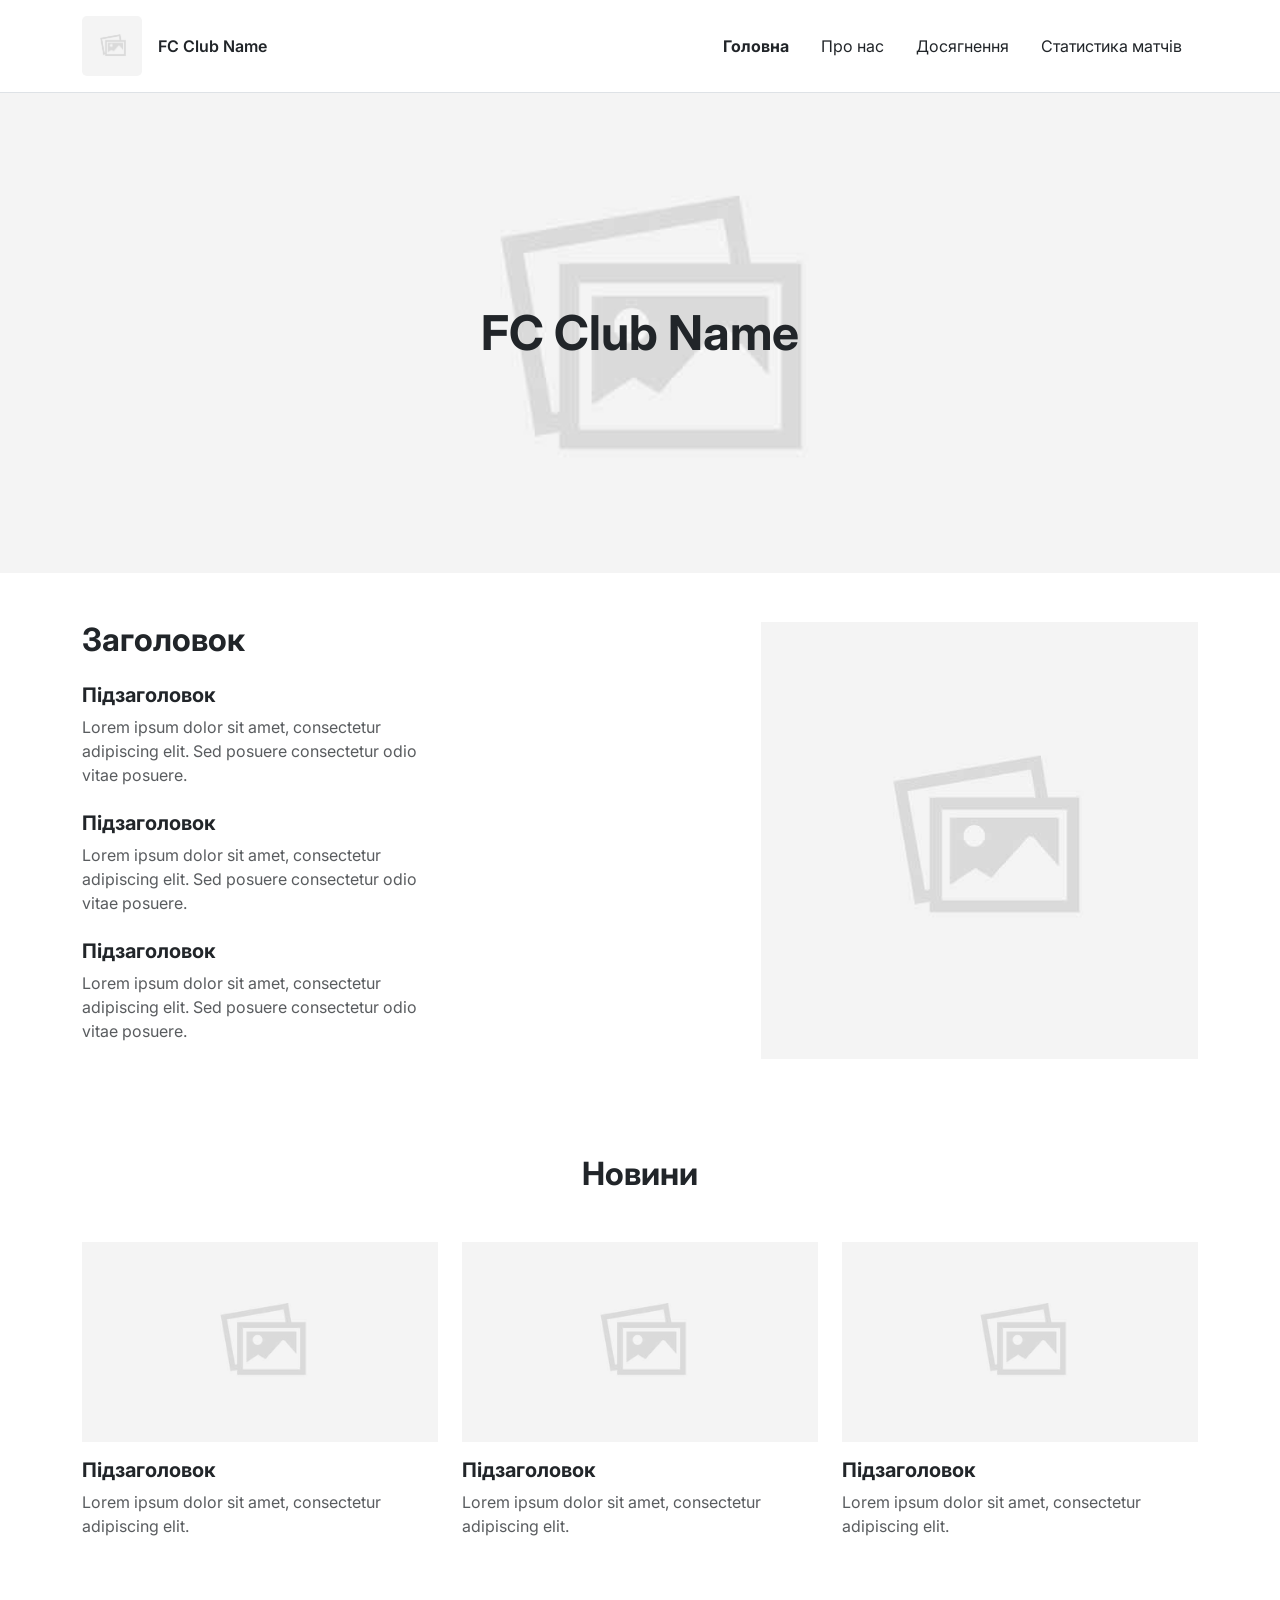
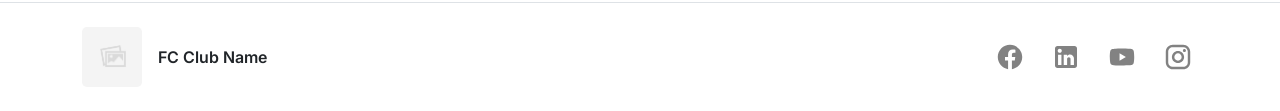
==== index.html @ 08656f6f "Initial commit" ====
<!DOCTYPE html>
<html lang="uk">

<head>
    <meta charset="UTF-8">
    <meta name="viewport" content="width=device-width, initial-scale=1.0">
    <meta name="description"
        content="Офіційний сайт футбольного клубу FC Club Name. Головна сторінка з останніми новинами.">
    <title>Головна | FC Club Name</title>

    <link rel="icon" type="image/png" href="./img/favicon.png">

    <link href="https://cdn.jsdelivr.net/npm/bootstrap@5.3.0/dist/css/bootstrap.min.css" rel="stylesheet">

    <link href="https://fonts.googleapis.com/css2?family=Inter:ital,opsz,wght@0,14..32,100..900&display=swap"
        rel="stylesheet">

    <link rel="stylesheet" href="style.css">
</head>

<body>

    <header class="border-bottom py-3">
        <div class="container d-flex flex-wrap justify-content-between align-items-center">
            <a href="index.html" class="d-flex align-items-center text-dark text-decoration-none">
                <img src="./img/placeholder.jpg" alt="logo" class="logo-sm me-2">
                <span class="logo-title">FC Club Name</span>
            </a>

            <ul class="nav nav-pills">
                <li class="nav-item"><a href="index.html" class="nav-link text-dark fw-bold">Головна</a></li>
                <li class="nav-item"><a href="about.html" class="nav-link text-dark">Про нас</a></li>
                <li class="nav-item"><a href="#" class="nav-link text-dark">Досягнення</a></li>
                <li class="nav-item"><a href="stats.html" class="nav-link text-dark">Статистика матчів</a></li>
            </ul>
        </div>
    </header>

    <main>
        <h1 class="visually-hidden">Головна сторінка футбольного клубу FC Club Name</h1>

        <section class="bg-light text-center">
            <h2 class="visually-hidden">Головний банер клубу</h2>

            <div class="hero-img mx-auto">
                <img src="./img/placeholder.jpg" alt="hero">
                <span class="hero-title">FC Club Name</span>
            </div>
        </section>

        <section class="container py-5">
            <div class="row align-items-center gx-5">
                <div class="col-lg-5 col-xl-4 mb-4 mb-lg-0">
                    <h2 class="fw-bold mb-4">Заголовок</h2>

                    <div class="mb-4">
                        <h3 class="h5 fw-bold">Підзаголовок</h3>
                        <p class="text-muted text-narrow">Lorem ipsum dolor sit amet, consectetur adipiscing elit. Sed
                            posuere consectetur odio vitae posuere.</p>
                    </div>

                    <div class="mb-4">
                        <h3 class="h5 fw-bold">Підзаголовок</h3>
                        <p class="text-muted text-narrow">Lorem ipsum dolor sit amet, consectetur adipiscing elit. Sed
                            posuere consectetur odio vitae posuere.</p>
                    </div>

                    <div>
                        <h3 class="h5 fw-bold">Підзаголовок</h3>
                        <p class="text-muted text-narrow">Lorem ipsum dolor sit amet, consectetur adipiscing elit. Sed
                            posuere consectetur odio vitae posuere.</p>
                    </div>
                </div>

                <div class="col-lg-7 col-xl-5 ms-auto">
                    <div class="section-img">
                        <img src="./img/placeholder.jpg" alt="section image">
                    </div>
                </div>
            </div>
        </section>

        <section class="container py-5">
            <h2 class="text-center fw-bold mb-5">Новини</h2>

            <div class="row g-4">
                <div class="col-md-6 col-lg-4">
                    <img src="./img/placeholder.jpg" class="card-img mb-3" alt="">
                    <h3 class="h5 fw-bold">Підзаголовок</h3>
                    <p class="text-muted text-card">Lorem ipsum dolor sit amet, consectetur adipiscing elit.</p>
                </div>

                <div class="col-md-6 col-lg-4">
                    <img src="./img/placeholder.jpg" class="card-img mb-3" alt="">
                    <h3 class="h5 fw-bold">Підзаголовок</h3>
                    <p class="text-muted text-card">Lorem ipsum dolor sit amet, consectetur adipiscing elit.</p>
                </div>

                <div class="col-md-6 col-lg-4">
                    <img src="./img/placeholder.jpg" class="card-img mb-3" alt="">
                    <h3 class="h5 fw-bold">Підзаголовок</h3>
                    <p class="text-muted text-card">Lorem ipsum dolor sit amet, consectetur adipiscing elit.</p>
                </div>
            </div>
        </section>
    </main>

    <footer class="py-4 mt-auto border-top">
        <div class="container d-flex justify-content-between align-items-center">
            <div class="d-flex align-items-center">
                <img src="./img/placeholder.jpg" alt="logo" class="logo-sm me-2">
                <span class="logo-title">FC Club Name</span>
            </div>

            <ul class="nav list-unstyled d-flex">
                <li class="ms-3"><a href="#"><img src="./img/facebook_icon.svg" class="footer-icon" alt=""></a></li>
                <li class="ms-3"><a href="#"><img src="./img/linkedin_icon.svg" class="footer-icon" alt=""></a></li>
                <li class="ms-3"><a href="#"><img src="./img/youtube_icon.svg" class="footer-icon" alt=""></a></li>
                <li class="ms-3"><a href="#"><img src="./img/instagram_icon.svg" class="footer-icon" alt=""></a></li>
            </ul>
        </div>
    </footer>

    <script src="https://cdn.jsdelivr.net/npm/bootstrap@5.3.0/dist/js/bootstrap.bundle.min.js"></script>
</body>

</html>
---- style.css ----
body {
    display: flex;
    flex-direction: column;
    min-height: 100vh;
    font-family: 'Inter', 'Segoe UI', Roboto, 'Helvetica Neue', Arial, sans-serif;
}

main {
    flex: 1 0 auto;
}

.img-placeholder {
    background-color: #e9ecef;
    display: flex;
    align-items: center;
    justify-content: center;
    color: #adb5bd;
    width: 100%;
    border-radius: 4px;
}

.img-placeholder svg {
    width: 30%;
    height: auto;
    opacity: 0.5;
}

.hero-img {
    height: 400px;
}

.card-img {
    height: 200px;
}

.player-img {
    height: 250px;
}

.logo-sm {
    width: 40px;
    height: 40px;
    border-radius: 5px;
}

.match-row {
    padding: 15px 0;
}

.footer-icon {
    width: 40px;
    height: 40px;
}

body {
    font-family: 'Inter', sans-serif;
}

.logo-sm {
    width: 60px;
    height: 60px;
    object-fit: cover;
}

.hero-img {
    position: relative;
    max-width: 100%;
    height: 480px;
}

.hero-img img {
    width: 100%;
    height: 100%;
    object-fit: cover;
}

.hero-title {
    position: absolute;
    inset: 0;
    display: flex;
    align-items: center;
    justify-content: center;
    font-size: 3rem;
    font-weight: bold;
}

.section-img {
    width: 100%;
    aspect-ratio: 1 / 1;
}

.section-img img {
    width: 100%;
    height: 100%;
    object-fit: cover;
}

.card-img {
    width: 100%;
    aspect-ratio: 4 / 3;
    object-fit: cover;
}

.text-narrow {
    max-width: 350px;
}

.text-card {
    max-width: 300px;
}

.footer-icon {
    width: 40px;
    height: 40px;
}

.logo-title {
    padding-left: 8px;
    font-weight: 600;
}

.text-medium {
    max-width: 520px;
    font-size: 1.2rem;
}

.player-card {
    background-image: url('./img/placeholder.jpg');
    background-size: cover;
    background-position: center;
    min-height: 400px;
    position: relative;
    overflow: hidden;
    justify-content: flex-end;
}

.players-grid {
    display: flex;
    flex-wrap: wrap;
    justify-content: center;
    gap: 1.5rem;
}

.player-item {
    flex: 0 0 calc(25% - 1.5rem);
    min-width: 200px;
}
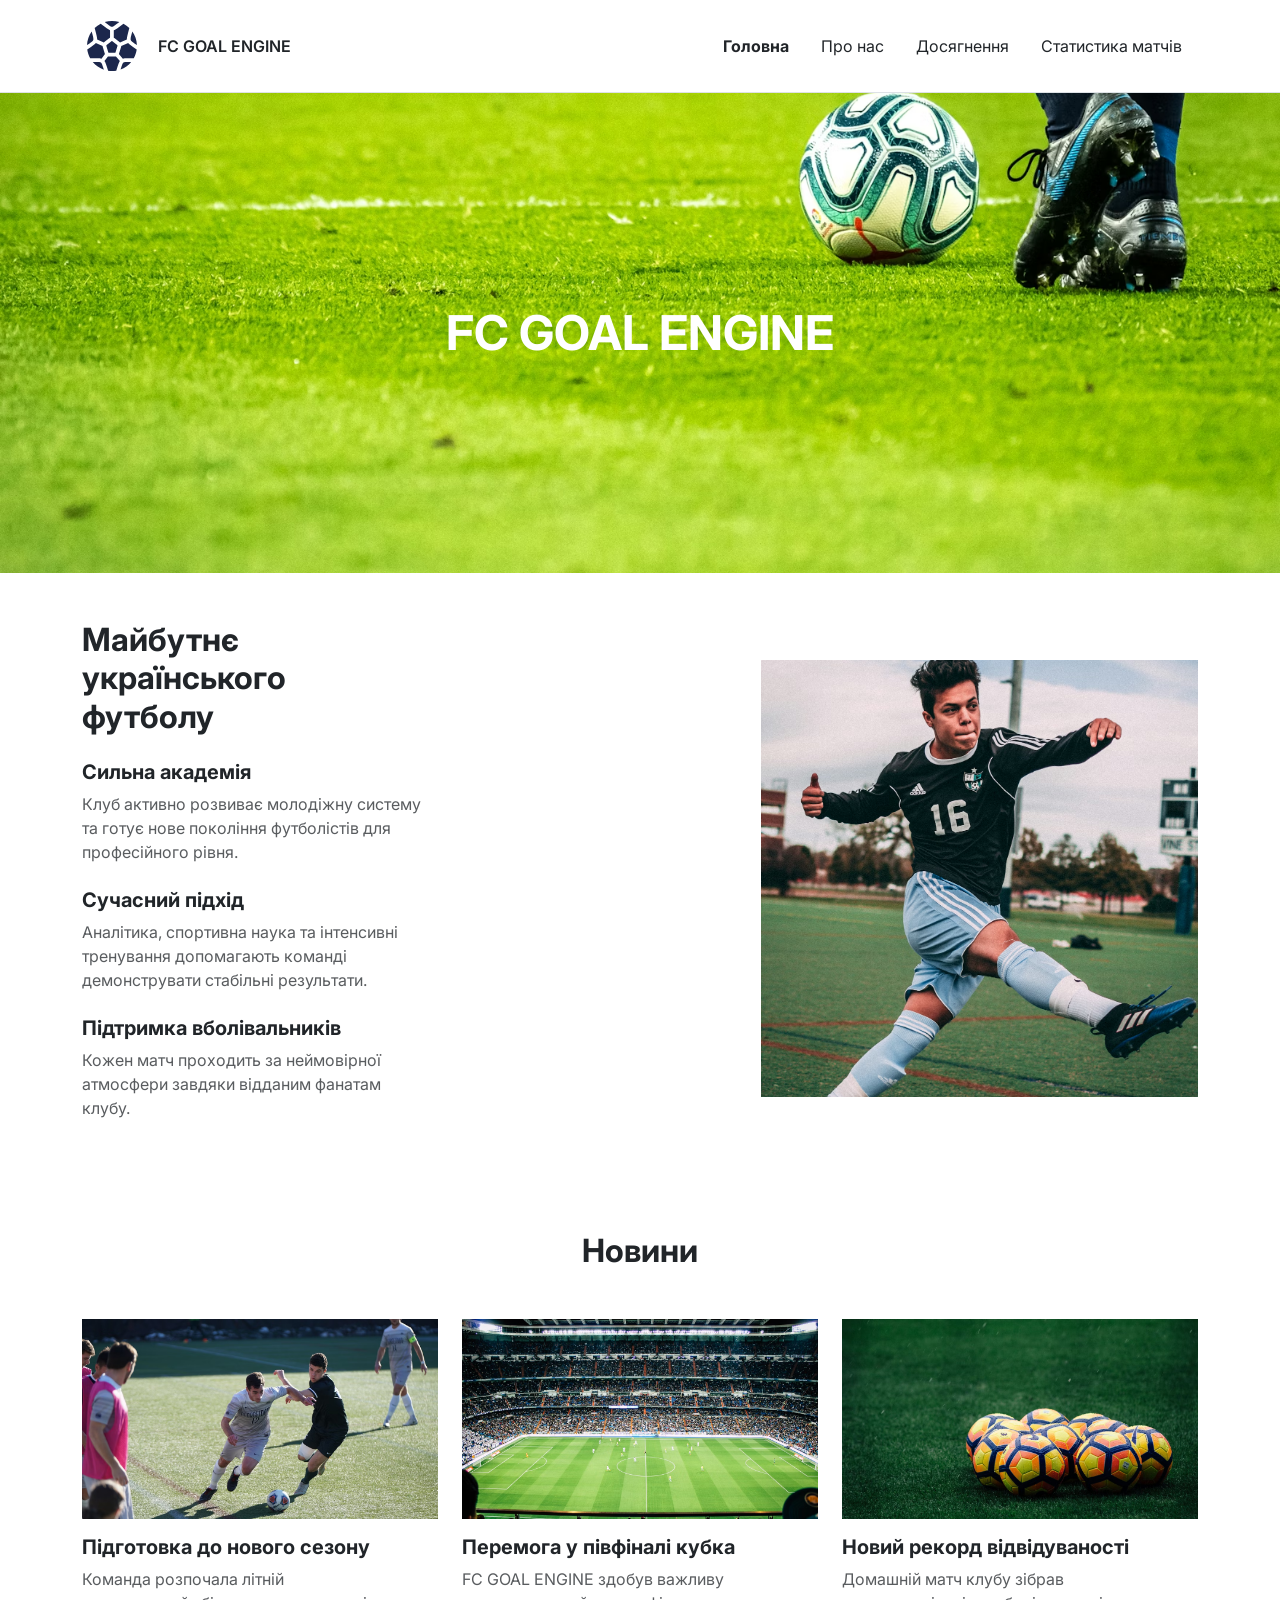
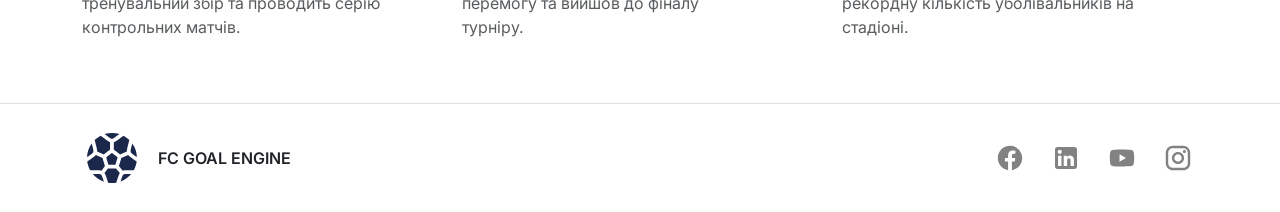
==== commit 6a483bf8: "Added images and content" ====
--- a/index.html
+++ b/index.html
@@ -5,8 +5,8 @@
     <meta charset="UTF-8">
     <meta name="viewport" content="width=device-width, initial-scale=1.0">
     <meta name="description"
-        content="Офіційний сайт футбольного клубу FC Club Name. Головна сторінка з останніми новинами.">
-    <title>Головна | FC Club Name</title>
+        content="Офіційний сайт футбольного клубу FC GOAL ENGINE. Головна сторінка з останніми новинами.">
+    <title>Головна | FC GOAL ENGINE</title>
 
     <link rel="icon" type="image/png" href="./img/favicon.png">
 
@@ -23,8 +23,8 @@
     <header class="border-bottom py-3">
         <div class="container d-flex flex-wrap justify-content-between align-items-center">
             <a href="index.html" class="d-flex align-items-center text-dark text-decoration-none">
-                <img src="./img/placeholder.jpg" alt="logo" class="logo-sm me-2">
-                <span class="logo-title">FC Club Name</span>
+                <img src="./img/logo.svg" alt="logo" class="logo-sm me-2">
+                <span class="logo-title">FC GOAL ENGINE</span>
             </a>
 
             <ul class="nav nav-pills">
@@ -37,44 +37,49 @@
     </header>
 
     <main>
-        <h1 class="visually-hidden">Головна сторінка футбольного клубу FC Club Name</h1>
+        <h1 class="visually-hidden">Головна сторінка футбольного клубу FC GOAL ENGINE</h1>
 
         <section class="bg-light text-center">
             <h2 class="visually-hidden">Головний банер клубу</h2>
 
             <div class="hero-img mx-auto">
-                <img src="./img/placeholder.jpg" alt="hero">
-                <span class="hero-title">FC Club Name</span>
+                <img src="./img/1.avif" alt="Футбольний стадіон">
+                <span class="hero-title text-white">FC GOAL ENGINE</span>
             </div>
         </section>
 
         <section class="container py-5">
             <div class="row align-items-center gx-5">
                 <div class="col-lg-5 col-xl-4 mb-4 mb-lg-0">
-                    <h2 class="fw-bold mb-4">Заголовок</h2>
+                    <h2 class="fw-bold mb-4">Майбутнє українського футболу</h2>
 
                     <div class="mb-4">
-                        <h3 class="h5 fw-bold">Підзаголовок</h3>
-                        <p class="text-muted text-narrow">Lorem ipsum dolor sit amet, consectetur adipiscing elit. Sed
-                            posuere consectetur odio vitae posuere.</p>
+                        <h3 class="h5 fw-bold">Сильна академія</h3>
+                        <p class="text-muted text-narrow">
+                            Клуб активно розвиває молодіжну систему та готує нове покоління футболістів для професійного
+                            рівня.
+                        </p>
                     </div>
 
                     <div class="mb-4">
-                        <h3 class="h5 fw-bold">Підзаголовок</h3>
-                        <p class="text-muted text-narrow">Lorem ipsum dolor sit amet, consectetur adipiscing elit. Sed
-                            posuere consectetur odio vitae posuere.</p>
+                        <h3 class="h5 fw-bold">Сучасний підхід</h3>
+                        <p class="text-muted text-narrow">
+                            Аналітика, спортивна наука та інтенсивні тренування допомагають команді демонструвати
+                            стабільні результати.
+                        </p>
                     </div>
 
                     <div>
-                        <h3 class="h5 fw-bold">Підзаголовок</h3>
-                        <p class="text-muted text-narrow">Lorem ipsum dolor sit amet, consectetur adipiscing elit. Sed
-                            posuere consectetur odio vitae posuere.</p>
+                        <h3 class="h5 fw-bold">Підтримка вболівальників</h3>
+                        <p class="text-muted text-narrow">
+                            Кожен матч проходить за неймовірної атмосфери завдяки відданим фанатам клубу.
+                        </p>
                     </div>
                 </div>
 
                 <div class="col-lg-7 col-xl-5 ms-auto">
                     <div class="section-img">
-                        <img src="./img/placeholder.jpg" alt="section image">
+                        <img src="./img/2.avif" alt="Команда перед матчем">
                     </div>
                 </div>
             </div>
@@ -84,32 +89,47 @@
             <h2 class="text-center fw-bold mb-5">Новини</h2>
 
             <div class="row g-4">
+
                 <div class="col-md-6 col-lg-4">
-                    <img src="./img/placeholder.jpg" class="card-img mb-3" alt="">
-                    <h3 class="h5 fw-bold">Підзаголовок</h3>
-                    <p class="text-muted text-card">Lorem ipsum dolor sit amet, consectetur adipiscing elit.</p>
+                    <img src="./img/3.avif" class="card-img mb-3" alt="Тренування команди">
+
+                    <h3 class="h5 fw-bold">Підготовка до нового сезону</h3>
+
+                    <p class="text-muted text-card">
+                        Команда розпочала літній тренувальний збір та проводить серію контрольних матчів.
+                    </p>
                 </div>
 
                 <div class="col-md-6 col-lg-4">
-                    <img src="./img/placeholder.jpg" class="card-img mb-3" alt="">
-                    <h3 class="h5 fw-bold">Підзаголовок</h3>
-                    <p class="text-muted text-card">Lorem ipsum dolor sit amet, consectetur adipiscing elit.</p>
+                    <img src="./img/4.avif" class="card-img mb-3" alt="Футбольний матч">
+
+                    <h3 class="h5 fw-bold">Перемога у півфіналі кубка</h3>
+
+                    <p class="text-muted text-card">
+                        FC GOAL ENGINE здобув важливу перемогу та вийшов до фіналу турніру.
+                    </p>
                 </div>
 
                 <div class="col-md-6 col-lg-4">
-                    <img src="./img/placeholder.jpg" class="card-img mb-3" alt="">
-                    <h3 class="h5 fw-bold">Підзаголовок</h3>
-                    <p class="text-muted text-card">Lorem ipsum dolor sit amet, consectetur adipiscing elit.</p>
+                    <img src="./img/5.avif" class="card-img mb-3" alt="Тренування футболістів">
+
+                    <h3 class="h5 fw-bold">Новий рекорд відвідуваності</h3>
+
+                    <p class="text-muted text-card">
+                        Домашній матч клубу зібрав рекордну кількість уболівальників на стадіоні.
+                    </p>
                 </div>
+
             </div>
         </section>
+
     </main>
 
     <footer class="py-4 mt-auto border-top">
         <div class="container d-flex justify-content-between align-items-center">
             <div class="d-flex align-items-center">
-                <img src="./img/placeholder.jpg" alt="logo" class="logo-sm me-2">
-                <span class="logo-title">FC Club Name</span>
+                <img src="./img/logo.svg" alt="logo" class="logo-sm me-2">
+                <span class="logo-title">FC GOAL ENGINE</span>
             </div>
 
             <ul class="nav list-unstyled d-flex">
@@ -124,4 +144,4 @@
     <script src="https://cdn.jsdelivr.net/npm/bootstrap@5.3.0/dist/js/bootstrap.bundle.min.js"></script>
 </body>
 
-</html>
+</html>
--- a/style.css
+++ b/style.css
@@ -125,7 +125,6 @@
 }
 
 .player-card {
-    background-image: url('./img/placeholder.jpg');
     background-size: cover;
     background-position: center;
     min-height: 400px;
@@ -145,3 +144,16 @@
     flex: 0 0 calc(25% - 1.5rem);
     min-width: 200px;
 }
+
+.player-content {
+    color: white;
+}
+
+.outlined-text {
+  color: white;
+  text-shadow:
+    -1px -1px 0 rgb(110, 110, 110),
+     1px -1px 0 rgb(110, 110, 110),
+    -1px  1px 0 rgb(110, 110, 110),
+     1px  1px 0 rgb(110, 110, 110);
+}
